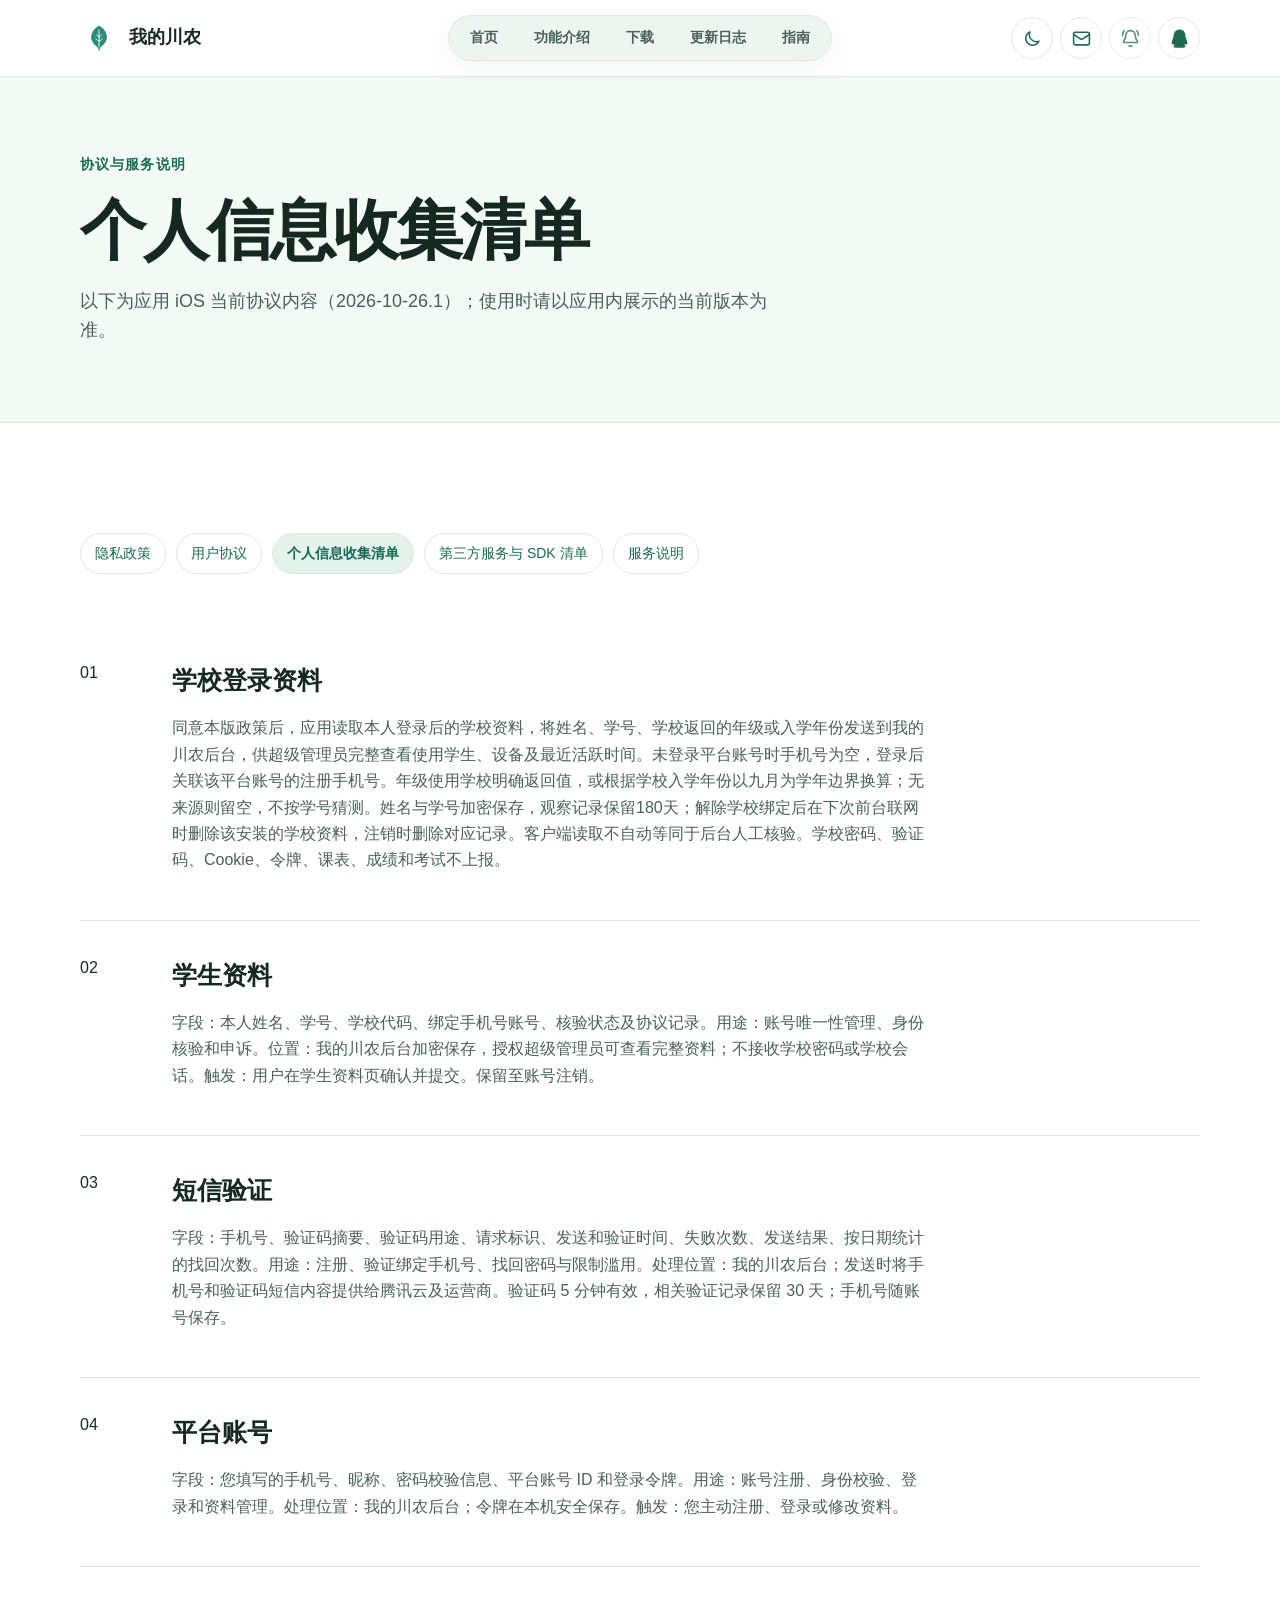
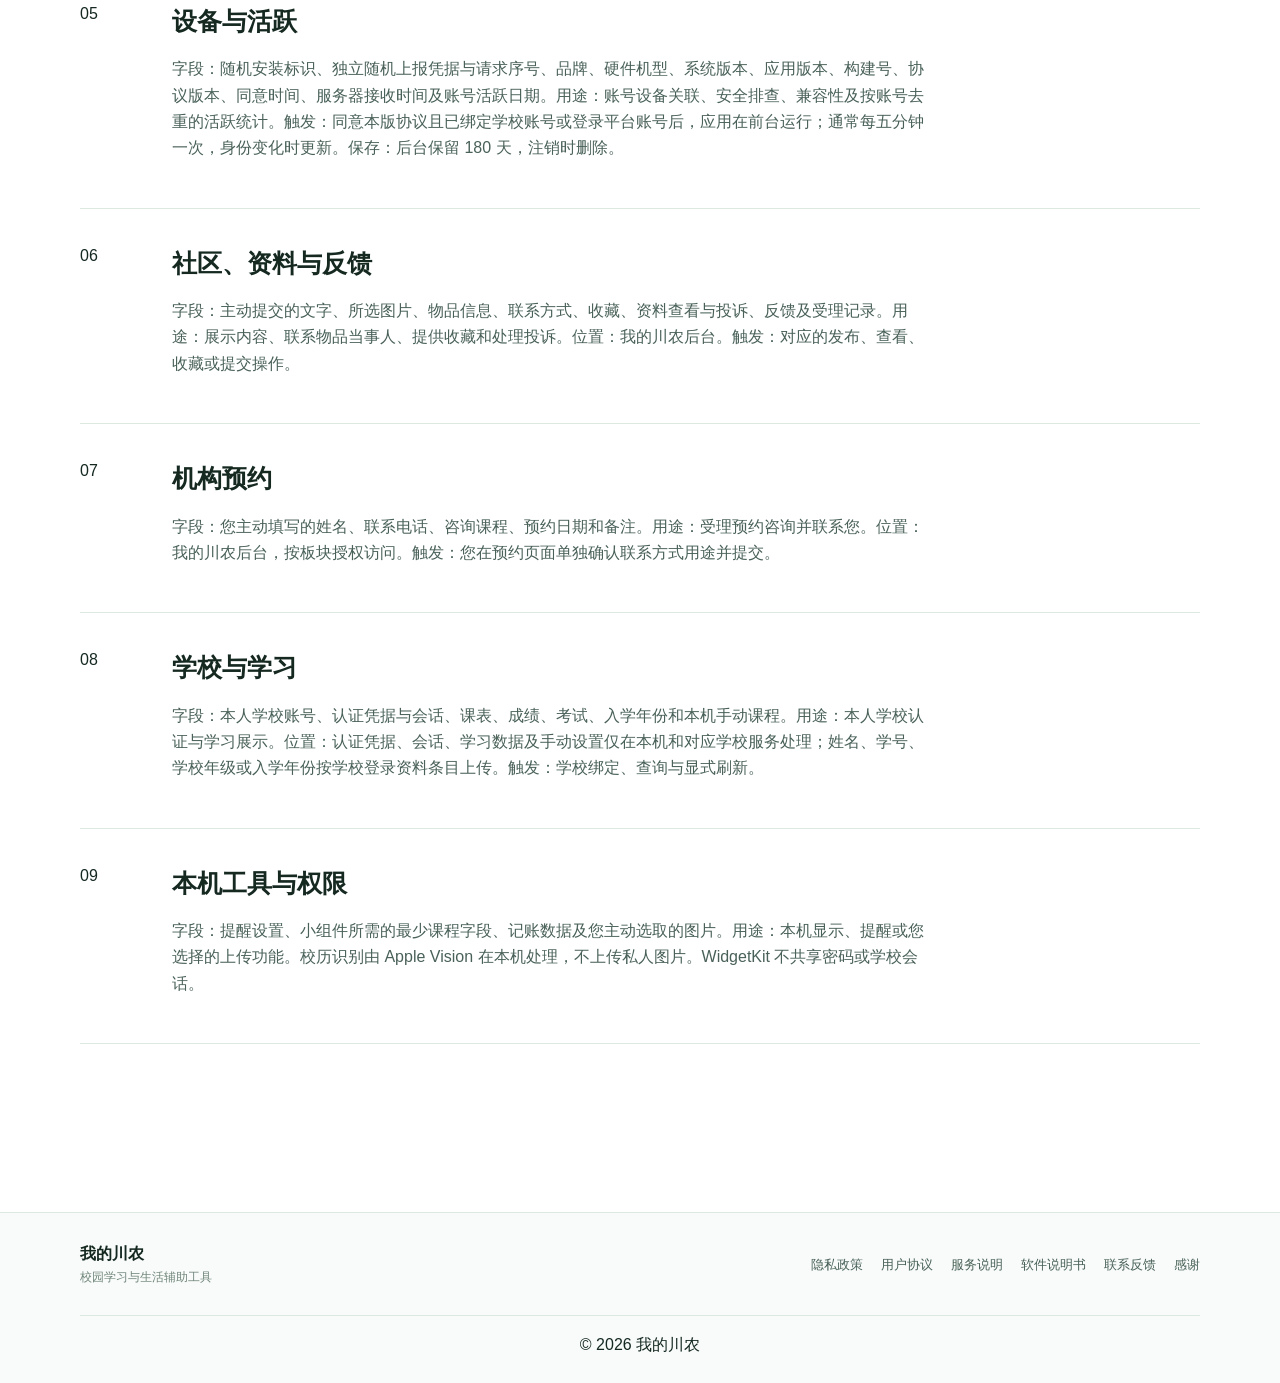
==== collection.html @ ccd9a18c "Build MyChuannong official website" ====
<!doctype html>
<html lang="zh-CN">
<head><meta charset="UTF-8"><meta name="viewport" content="width=device-width, initial-scale=1"><meta name="theme-color" content="#ffffff"><meta name="description" content="我的川农个人信息收集清单与相关服务说明。"><meta property="og:title" content="个人信息收集清单｜我的川农"><meta property="og:description" content="我的川农个人信息收集清单与相关服务说明。"><meta property="og:type" content="website"><title>个人信息收集清单｜我的川农</title><link rel="icon" href="assets/images/app-icon.png"><link rel="stylesheet" href="assets/styles/site.css"><script defer src="assets/scripts/site.js"></script></head>

<body data-page="collection"><a class="skip-link" href="#main-content">跳到主要内容</a>
<header class="site-header">
<div class="container header-inner"><a class="brand" href="index.html" aria-label="我的川农首页"><img src="assets/images/app-icon.png" width="38" height="38" alt=""><span>我的川农</span></a><button class="menu-button" type="button" aria-label="打开导航菜单" aria-expanded="false" aria-controls="site-nav" data-menu-button><span></span><span></span><span></span></button>
<nav class="site-nav" id="site-nav" aria-label="主要导航" data-site-nav data-open="false">
<div class="mobile-nav-head"><strong>导航</strong><button class="mobile-nav-close" type="button" aria-label="关闭导航菜单" data-menu-close>×</button></div>
<a href="index.html">首页</a><a href="features.html">功能介绍</a><a href="download.html">下载</a><a href="updates.html">更新日志</a><a href="guides.html">指南</a>
<div class="mobile-nav-actions">
<div class="header-actions" aria-label="快捷入口"><button class="header-action" type="button" data-theme-toggle aria-label="切换到深色模式" title="切换到深色模式"><img src="assets/icons/moon.svg" alt="" data-theme-icon><span class="header-action-label">切换明暗</span></button><a class="header-action" href="contact.html" aria-label="联系反馈" title="联系反馈"><img src="assets/icons/mail.svg" alt=""><span class="header-action-label">联系反馈</span></a><button class="header-action announcement-shortcut" type="button" data-announcement-shortcut aria-label="暂无最新公告" title="暂无最新公告" disabled><img src="assets/icons/bell-ring.svg" alt=""><span class="header-action-label">网站公告</span><span class="announcement-dot" hidden></span></button><button class="header-action" type="button" data-qq-trigger aria-label="QQ 聊天群" title="QQ 聊天群"><img src="assets/icons/qq.svg" alt=""><span class="header-action-label">QQ 聊天群</span></button></div>
</div>
</nav>

<div class="header-actions" aria-label="快捷入口"><button class="header-action" type="button" data-theme-toggle aria-label="切换到深色模式" title="切换到深色模式"><img src="assets/icons/moon.svg" alt="" data-theme-icon><span class="header-action-label">切换明暗</span></button><a class="header-action" href="contact.html" aria-label="联系反馈" title="联系反馈"><img src="assets/icons/mail.svg" alt=""><span class="header-action-label">联系反馈</span></a><button class="header-action announcement-shortcut" type="button" data-announcement-shortcut aria-label="暂无最新公告" title="暂无最新公告" disabled><img src="assets/icons/bell-ring.svg" alt=""><span class="header-action-label">网站公告</span><span class="announcement-dot" hidden></span></button><button class="header-action" type="button" data-qq-trigger aria-label="QQ 聊天群" title="QQ 聊天群"><img src="assets/icons/qq.svg" alt=""><span class="header-action-label">QQ 聊天群</span></button></div>
</div>
<button class="nav-overlay" type="button" aria-label="关闭导航菜单" data-menu-overlay hidden></button></header>

<div class="container announcement-region" data-announcement-region hidden><button class="announcement-bar" type="button" data-announcement-trigger aria-controls="announcement-dialog" aria-haspopup="dialog"><svg class="announcement-icon" viewBox="0 0 24 24" aria-hidden="true"><path d="M4 10v4h3l4 3V7l-4 3H4Zm11.5-2.5a5 5 0 0 1 0 9M17.5 5a8.5 8.5 0 0 1 0 14" fill="none" stroke="currentColor" stroke-linecap="round" stroke-linejoin="round" stroke-width="1.8"/></svg><span class="announcement-label">最新公告</span><span class="announcement-separator">·</span><span class="announcement-summary" data-announcement-summary></span><span class="announcement-action">查看详情 ›</span></button></div>

<dialog class="announcement-dialog" id="announcement-dialog" aria-labelledby="announcement-title" aria-describedby="announcement-content">
<div class="announcement-dialog-shell">
<header class="announcement-dialog-header">
<div class="announcement-dialog-heading">
<p class="section-kicker">网站公告</p>

<h2 id="announcement-title"></h2>
<time class="announcement-dialog-date" data-announcement-date></time></div>
<button class="announcement-close" type="button" data-announcement-close aria-label="关闭公告">×</button></header>

<div class="announcement-dialog-body" id="announcement-content" tabindex="0"></div>

<footer class="announcement-dialog-footer"><button class="button button-primary" type="button" data-announcement-confirm>确认已读</button></footer>
</div>
</dialog>

<dialog class="qq-dialog" id="qq-dialog" aria-labelledby="qq-title">
<div class="qq-dialog-shell">
<header class="qq-dialog-header">
<div class="qq-dialog-heading"><span class="qq-dialog-brand"><img src="assets/icons/qq.svg" alt="" width="22" height="22"></span>
<div>
<h2 id="qq-title">QQ 聊天群</h2>

<p class="qq-dialog-intro">与川农同学一起交流。</p>
</div>
</div>
<button class="announcement-close" type="button" data-qq-close aria-label="关闭">×</button></header>

<div class="qq-dialog-body">
<p class="qq-empty" data-qq-empty>QQ群筹备中</p>
<a class="button button-primary" data-qq-link hidden target="_blank" rel="noopener noreferrer">加入 QQ 聊天群</a></div>
</div>
</dialog>

<main id="main-content">
<section class="page-hero">
<div class="container page-hero-inner">
<p class="eyebrow">协议与服务说明</p>

<h1>个人信息收集清单</h1>

<p>以下为应用 iOS 当前协议内容（2026-10-26.1）；使用时请以应用内展示的当前版本为准。</p>
</div>
</section>

<section class="section">
<div class="container">
<nav class="legal-nav" aria-label="协议与服务说明"><a href="privacy.html" data-legal-page="privacy">隐私政策</a><a href="terms.html" data-legal-page="terms">用户协议</a><a href="collection.html" data-legal-page="collection">个人信息收集清单</a><a href="third-parties.html" data-legal-page="third-parties">第三方服务与 SDK 清单</a><a href="services.html" data-legal-page="services">服务说明</a></nav>

<div class="document-page">
<section><span class="document-number">01</span>
<div>
<h2>学校登录资料</h2>

<p>同意本版政策后，应用读取本人登录后的学校资料，将姓名、学号、学校返回的年级或入学年份发送到我的川农后台，供超级管理员完整查看使用学生、设备及最近活跃时间。未登录平台账号时手机号为空，登录后关联该平台账号的注册手机号。年级使用学校明确返回值，或根据学校入学年份以九月为学年边界换算；无来源则留空，不按学号猜测。姓名与学号加密保存，观察记录保留180天；解除学校绑定后在下次前台联网时删除该安装的学校资料，注销时删除对应记录。客户端读取不自动等同于后台人工核验。学校密码、验证码、Cookie、令牌、课表、成绩和考试不上报。</p>
</div>
</section>

<section><span class="document-number">02</span>
<div>
<h2>学生资料</h2>

<p>字段：本人姓名、学号、学校代码、绑定手机号账号、核验状态及协议记录。用途：账号唯一性管理、身份核验和申诉。位置：我的川农后台加密保存，授权超级管理员可查看完整资料；不接收学校密码或学校会话。触发：用户在学生资料页确认并提交。保留至账号注销。</p>
</div>
</section>

<section><span class="document-number">03</span>
<div>
<h2>短信验证</h2>

<p>字段：手机号、验证码摘要、验证码用途、请求标识、发送和验证时间、失败次数、发送结果、按日期统计的找回次数。用途：注册、验证绑定手机号、找回密码与限制滥用。处理位置：我的川农后台；发送时将手机号和验证码短信内容提供给腾讯云及运营商。验证码 5 分钟有效，相关验证记录保留 30 天；手机号随账号保存。</p>
</div>
</section>

<section><span class="document-number">04</span>
<div>
<h2>平台账号</h2>

<p>字段：您填写的手机号、昵称、密码校验信息、平台账号 ID 和登录令牌。用途：账号注册、身份校验、登录和资料管理。处理位置：我的川农后台；令牌在本机安全保存。触发：您主动注册、登录或修改资料。</p>
</div>
</section>

<section><span class="document-number">05</span>
<div>
<h2>设备与活跃</h2>

<p>字段：随机安装标识、独立随机上报凭据与请求序号、品牌、硬件机型、系统版本、应用版本、构建号、协议版本、同意时间、服务器接收时间及账号活跃日期。用途：账号设备关联、安全排查、兼容性及按账号去重的活跃统计。触发：同意本版协议且已绑定学校账号或登录平台账号后，应用在前台运行；通常每五分钟一次，身份变化时更新。保存：后台保留 180 天，注销时删除。</p>
</div>
</section>

<section><span class="document-number">06</span>
<div>
<h2>社区、资料与反馈</h2>

<p>字段：主动提交的文字、所选图片、物品信息、联系方式、收藏、资料查看与投诉、反馈及受理记录。用途：展示内容、联系物品当事人、提供收藏和处理投诉。位置：我的川农后台。触发：对应的发布、查看、收藏或提交操作。</p>
</div>
</section>

<section><span class="document-number">07</span>
<div>
<h2>机构预约</h2>

<p>字段：您主动填写的姓名、联系电话、咨询课程、预约日期和备注。用途：受理预约咨询并联系您。位置：我的川农后台，按板块授权访问。触发：您在预约页面单独确认联系方式用途并提交。</p>
</div>
</section>

<section><span class="document-number">08</span>
<div>
<h2>学校与学习</h2>

<p>字段：本人学校账号、认证凭据与会话、课表、成绩、考试、入学年份和本机手动课程。用途：本人学校认证与学习展示。位置：认证凭据、会话、学习数据及手动设置仅在本机和对应学校服务处理；姓名、学号、学校年级或入学年份按学校登录资料条目上传。触发：学校绑定、查询与显式刷新。</p>
</div>
</section>

<section><span class="document-number">09</span>
<div>
<h2>本机工具与权限</h2>

<p>字段：提醒设置、小组件所需的最少课程字段、记账数据及您主动选取的图片。用途：本机显示、提醒或您选择的上传功能。校历识别由 Apple Vision 在本机处理，不上传私人图片。WidgetKit 不共享密码或学校会话。</p>
</div>
</section>
</div>
</div>
</section>
</main>

<footer class="site-footer">
<div class="container footer-inner">
<div class="footer-brand"><strong>我的川农</strong><span>校园学习与生活辅助工具</span></div>

<nav class="footer-links" aria-label="页脚导航"><a href="privacy.html">隐私政策</a><a href="terms.html">用户协议</a><a href="services.html">服务说明</a><a href="manual.html">软件说明书</a><a href="contact.html">联系反馈</a><a href="thanks.html">感谢</a></nav>
</div>

<div class="container footer-filing"><span>© 2026 我的川农</span><a data-filing-link hidden target="_blank" rel="noopener noreferrer"></a></div>
</footer>
</body>
</html>
---- assets/styles/site.css ----
:root {
  color-scheme: light;
  --blue-700: #176a53;
  --blue-600: #27866c;
  --blue-100: #e3f3ec;
  --blue-050: #f3f9f5;
  --ink-900: #152921;
  --ink-700: #496158;
  --ink-500: #71867c;
  --line: #dbe9e0;
  --white: #ffffff;
  --shadow: 0 24px 70px rgba(28, 91, 66, 0.13);
  --radius-lg: 28px;
  --radius-md: 18px;
  --content: 1120px;
}

*,
*::before,
*::after { box-sizing: border-box; }

html { scroll-behavior: smooth; }

body {
  margin: 0;
  min-width: 320px;
  overflow-x: hidden;
  color: var(--ink-900);
  background: var(--white);
  font-family: -apple-system, BlinkMacSystemFont, "Segoe UI", "PingFang SC", "Hiragino Sans GB", "Microsoft YaHei", sans-serif;
  line-height: 1.65;
  -webkit-font-smoothing: antialiased;
}

img { display: block; max-width: 100%; height: auto; }
a { color: inherit; }
button, a { -webkit-tap-highlight-color: transparent; }

.skip-link {
  position: fixed;
  z-index: 100;
  top: 12px;
  left: 12px;
  padding: 10px 14px;
  border-radius: 10px;
  background: var(--ink-900);
  color: var(--white);
  transform: translateY(-160%);
}

.skip-link:focus { transform: translateY(0); }
.container { width: min(calc(100% - 40px), var(--content)); margin-inline: auto; }

.site-header {
  position: sticky;
  z-index: 20;
  top: 0;
  border-bottom: 1px solid rgba(219, 229, 239, 0.86);
  background: rgba(255, 255, 255, 0.96);
}

.header-inner {
  min-height: 72px;
  display: flex;
  align-items: center;
  justify-content: space-between;
  gap: 24px;
}

.brand {
  display: inline-flex;
  align-items: center;
  gap: 11px;
  color: var(--ink-900);
  font-size: 18px;
  font-weight: 750;
  text-decoration: none;
}

.brand img { width: 38px; height: 38px; border-radius: 11px; }
.site-nav { display: flex; align-items: center; gap: 4px; }

.site-nav a {
  min-height: 44px;
  display: inline-flex;
  align-items: center;
  padding: 0 14px;
  border-radius: 12px;
  color: var(--ink-700);
  font-size: 14px;
  font-weight: 650;
  text-decoration: none;
}

.site-nav a:hover,
.site-nav a[aria-current="page"] { color: var(--blue-700); background: var(--blue-050); }

.menu-button {
  min-inline-size: 48px;
  min-block-size: 48px;
  display: none;
  align-items: center;
  justify-content: center;
  flex-direction: column;
  gap: 5px;
  padding: 13px;
  border: 1px solid var(--line);
  border-radius: 14px;
  background: var(--white);
  cursor: pointer;
  touch-action: manipulation;
}

.menu-button span { width: 19px; height: 2px; border-radius: 2px; background: var(--ink-900); }

.announcement-region { padding-block: 14px 0; }
.announcement-bar {
  width: 100%;
  min-height: 48px;
  display: flex;
  align-items: center;
  gap: 9px;
  padding: 10px 14px;
  border: 1px solid #cfe4d7;
  border-radius: 14px;
  color: var(--ink-700);
  background: var(--white);
  box-shadow: 0 8px 22px rgba(28, 91, 66, 0.05);
  font: inherit;
  font-size: 13px;
  text-align: left;
  cursor: pointer;
  touch-action: manipulation;
}
.announcement-bar:hover { border-color: #a9d2b9; background: var(--blue-050); }
.announcement-bar:focus-visible { outline-offset: 2px; }
.announcement-icon { width: 20px; height: 20px; flex: 0 0 20px; color: var(--blue-700); }
.announcement-label { flex: 0 0 auto; color: var(--ink-900); font-weight: 760; }
.announcement-separator { flex: 0 0 auto; color: var(--ink-500); }
.announcement-summary { min-width: 0; flex: 1 1 auto; overflow: hidden; color: var(--ink-700); white-space: nowrap; text-overflow: ellipsis; }
.announcement-action { flex: 0 0 auto; color: var(--blue-700); font-weight: 720; white-space: nowrap; }
.announcement-action span { display: inline-block; margin-left: 2px; font-size: 18px; line-height: 0; vertical-align: -1px; }

.announcement-dialog {
  /* Plain viewport fallbacks keep older Android WebView engines from
     collapsing the native dialog when CSS min()/dynamic viewport units are
     unsupported. Modern browsers use the declarations that follow. */
  width: calc(100vw - 32px);
  max-width: 640px;
  max-height: 80vh;
  padding: 0;
  border: 1px solid #cfe4d7;
  border-radius: 22px;
  color: var(--ink-900);
  background: var(--white);
  box-shadow: 0 28px 80px rgba(16, 40, 31, 0.24);
}
.announcement-dialog::backdrop { background: rgba(16, 40, 31, 0.42); }
.announcement-dialog-shell { display: flex; width: 100%; max-height: 80vh; flex-direction: column; }
@supports (width: min(1px, 2px)) {
  .announcement-dialog { width: min(640px, calc(100vw - 32px)); max-height: 80dvh; }
  .announcement-dialog-shell { max-height: min(80vh, 80dvh); }
}
.announcement-dialog-header { display: flex; align-items: flex-start; justify-content: space-between; gap: 18px; padding: 26px 28px 18px; border-bottom: 1px solid var(--line); }
.announcement-dialog-heading { min-width: 0; }
.announcement-dialog-heading .section-kicker { margin-bottom: 8px; }
.announcement-dialog-heading h2 { margin: 0; overflow-wrap: anywhere; font-size: clamp(22px, 4vw, 30px); line-height: 1.3; }
.announcement-dialog-date { display: block; margin-top: 8px; color: var(--ink-500); font-size: 12px; }
.announcement-close { width: 42px; height: 42px; flex: 0 0 42px; display: inline-grid; place-items: center; margin: -6px -8px 0 0; border: 0; border-radius: 12px; color: var(--ink-500); background: transparent; font: inherit; font-size: 30px; line-height: 1; cursor: pointer; }
.announcement-close:hover { color: var(--ink-900); background: var(--blue-050); }
.announcement-dialog-body { min-height: 0; max-height: min(52vh, 520px); overflow-y: auto; padding: 24px 28px; color: var(--ink-700); font-size: 15px; line-height: 1.85; white-space: pre-wrap; overflow-wrap: anywhere; overscroll-behavior: contain; }
.announcement-dialog-footer { display: flex; justify-content: flex-end; padding: 16px 28px 24px; border-top: 1px solid var(--line); }
.announcement-dialog-footer .button { min-width: 128px; }

.hero { overflow: hidden; background: var(--blue-050); border-bottom: 1px solid var(--line); }

.hero-inner {
  min-height: 680px;
  display: grid;
  grid-template-columns: minmax(0, 1.1fr) minmax(320px, 0.9fr);
  align-items: center;
  gap: 72px;
  padding-block: 72px;
}

.eyebrow {
  margin: 0 0 18px;
  color: var(--blue-700);
  font-size: 14px;
  font-weight: 750;
  letter-spacing: 0.08em;
}

.hero h1 {
  margin: 0;
  font-size: clamp(48px, 7vw, 78px);
  line-height: 1.04;
  letter-spacing: -0.045em;
}

.version-line {
  display: flex;
  align-items: center;
  gap: 12px;
  margin: 22px 0 0;
  color: var(--ink-700);
  font-size: 17px;
  font-weight: 700;
}

.status-badge {
  display: inline-flex;
  align-items: center;
  min-height: 28px;
  padding: 3px 10px;
  border-radius: 999px;
  color: var(--blue-700);
  background: var(--blue-100);
  font-size: 12px;
}

.hero-lead {
  max-width: 580px;
  margin: 24px 0 0;
  color: var(--ink-700);
  font-size: clamp(20px, 2.4vw, 25px);
  line-height: 1.5;
}

.hero-note { max-width: 610px; margin: 18px 0 0; color: var(--ink-500); font-size: 14px; }
.hero-actions { display: flex; flex-wrap: wrap; gap: 12px; margin-top: 32px; }

.button {
  min-height: 52px;
  display: inline-flex;
  align-items: center;
  justify-content: center;
  gap: 9px;
  padding: 0 20px;
  border: 1px solid transparent;
  border-radius: 14px;
  font: inherit;
  font-size: 15px;
  font-weight: 750;
  text-decoration: none;
}

.button-primary { color: var(--white); background: var(--blue-600); box-shadow: 0 12px 28px rgba(39, 134, 108, 0.22); }
.button-primary:hover { background: var(--blue-700); }
.button-secondary { color: var(--blue-700); border-color: #bfdcc9; background: var(--white); }
.button-secondary:hover { border-color: var(--blue-600); background: var(--blue-050); }
.button-disabled { cursor: not-allowed; color: #7d8998; border-color: #d8e0e8; background: #edf1f5; }
.button small { display: block; font-size: 11px; font-weight: 600; }

.hero-meta {
  display: flex;
  align-items: center;
  flex-wrap: wrap;
  gap: 10px;
  margin: 28px 0 0;
  padding: 0;
  color: var(--ink-500);
  font-size: 13px;
  list-style: none;
}

.hero-meta li {
  min-height: 30px;
  display: inline-flex;
  align-items: center;
  padding: 4px 11px 4px 9px;
  border: 1px solid #d8eadd;
  border-radius: 999px;
  background: rgba(255, 255, 255, 0.7);
  line-height: 1.2;
}

.hero-meta li::before {
  content: "";
  width: 6px;
  height: 6px;
  flex: 0 0 6px;
  margin-right: 7px;
  border-radius: 50%;
  background: var(--blue-600);
}

.hero-visual { position: relative; display: flex; justify-content: center; }

.phone-frame {
  width: min(100%, 338px);
  padding: 10px;
  border: 1px solid #d0e2d4;
  border-radius: 42px;
  background: #11251c;
  box-shadow: var(--shadow);
  transform: rotate(2deg);
}

.phone-frame img { width: 100%; border-radius: 32px; }

.visual-card {
  position: absolute;
  right: 0;
  bottom: 48px;
  width: 186px;
  padding: 16px;
  border: 1px solid var(--line);
  border-radius: 16px;
  background: var(--white);
  box-shadow: 0 18px 40px rgba(28, 91, 66, 0.15);
}

.visual-card strong, .visual-card span { display: block; }
.visual-card strong { font-size: 14px; }
.visual-card span { margin-top: 4px; color: var(--ink-500); font-size: 12px; }

.section { padding-block: 84px; }
#features-preview { padding-bottom: 48px; }
.future-section { padding-top: 48px; }
.section-kicker { margin: 0 0 10px; color: var(--blue-700); font-size: 13px; font-weight: 750; letter-spacing: 0.08em; }
.section-question { margin-bottom: 14px; font-size: 20px; letter-spacing: 0.04em; }
.section-title { max-width: 720px; margin: 0; font-size: clamp(30px, 4vw, 44px); line-height: 1.2; letter-spacing: -0.025em; }
.product-definition { max-width: 900px; font-size: clamp(28px, 3.4vw, 40px); line-height: 1.35; }
.intro-grid { display: grid; grid-template-columns: repeat(3, 1fr); gap: 18px; margin-top: 38px; }
.intro-card { padding: 26px; border: 1px solid var(--line); border-radius: var(--radius-md); background: var(--white); text-decoration: none; transition: border-color 180ms ease, box-shadow 180ms ease, transform 180ms ease; }
.intro-card:hover { border-color: #b6d7c2; box-shadow: 0 16px 36px rgba(28, 91, 66, 0.08); transform: translateY(-2px); }
.intro-card span { color: var(--blue-700); font-size: 13px; font-weight: 750; }
.intro-card h3 { margin: 10px 0 8px; font-size: 20px; }
.intro-card p { margin: 0; color: var(--ink-700); font-size: 14px; }

.statement {
  margin-top: 44px;
  padding: 24px 26px;
  border-left: 4px solid var(--blue-600);
  border-radius: 0 var(--radius-md) var(--radius-md) 0;
  color: var(--ink-700);
  background: var(--blue-050);
}

.statement strong { color: var(--ink-900); }

.future-card {
  display: grid;
  grid-template-columns: 0.9fr 1.1fr;
  align-items: center;
  gap: 42px;
}

.future-card h2 { margin: 0; font-size: clamp(28px, 4vw, 40px); line-height: 1.25; }
.future-card > p { margin: 0; color: var(--ink-700); font-size: 17px; }

.page-hero {
  border-bottom: 1px solid var(--line);
  background: var(--blue-050);
}

.page-hero-inner { padding-block: 76px; }
.page-hero h1 { max-width: 860px; margin: 0; font-size: clamp(42px, 6vw, 66px); line-height: 1.1; letter-spacing: -0.04em; }
.page-hero p:not(.eyebrow) { max-width: 720px; margin: 20px 0 0; color: var(--ink-700); font-size: 18px; }
.compact-hero .page-hero-inner { padding-block: 62px; }
.document-date { display: inline-block; margin-top: 22px; color: var(--ink-500); font-size: 13px; }
.section-muted { border-block: 1px solid var(--line); background: #f8fbf9; }

.section-heading { display: flex; align-items: end; justify-content: space-between; gap: 24px; }
.anchor-target { scroll-margin-block: 34vh; }
.section-count { flex: 0 0 auto; color: var(--ink-500); font-size: 13px; }
.section-heading.compact { align-items: start; }
.section-heading.compact h2 { margin: 0; font-size: 28px; line-height: 1.25; }

.feature-grid { display: grid; grid-template-columns: repeat(3, 1fr); gap: 16px; margin-top: 34px; }
.feature-grid-two { grid-template-columns: repeat(2, 1fr); }

.feature-card {
  min-height: 218px;
  padding: 26px;
  border: 1px solid var(--line);
  border-radius: var(--radius-md);
  background: var(--white);
}

.feature-icon {
  width: 46px;
  height: 46px;
  display: inline-flex;
  align-items: center;
  justify-content: center;
  border: 1px solid #cfe4d7;
  border-radius: 14px;
  background: var(--blue-050);
}

.feature-icon img { width: 22px; height: 22px; }
.feature-card h3 { margin: 20px 0 7px; font-size: 19px; }
.feature-card p { margin: 0; color: var(--ink-700); font-size: 14px; }
.split-feature-sections { display: grid; grid-template-columns: repeat(2, 1fr); gap: 52px; }

.boundary-section { padding: 0 0 84px; }
.boundary-card {
  display: grid;
  grid-template-columns: 0.9fr 1.1fr;
  gap: 42px;
  padding: 38px;
  border: 1px solid #c9e2d0;
  border-radius: var(--radius-lg);
  background: var(--blue-050);
}

.boundary-card h2 { margin: 0; font-size: 27px; line-height: 1.35; }
.boundary-card > p { margin: 0; color: var(--ink-700); }

.download-layout { display: grid; grid-template-columns: minmax(0, 1.1fr) minmax(300px, 0.9fr); gap: 24px; align-items: stretch; }
.download-card,
.integrity-card { padding: 34px; border: 1px solid var(--line); border-radius: var(--radius-lg); background: var(--white); }
.download-card { box-shadow: 0 22px 54px rgba(28, 91, 66, 0.08); }
.download-product { display: flex; align-items: center; gap: 22px; }
.download-icon { width: 86px; height: 86px; border-radius: 24px; box-shadow: 0 12px 26px rgba(31, 100, 75, 0.15); }
.download-product h2 { margin: 2px 0 2px; font-size: 27px; }
.download-product p { margin: 0; color: var(--ink-500); font-size: 13px; }

.release-meta { display: grid; grid-template-columns: repeat(2, 1fr); margin: 30px 0; border-top: 1px solid var(--line); border-left: 1px solid var(--line); }
.release-meta div { padding: 16px; border-right: 1px solid var(--line); border-bottom: 1px solid var(--line); }
.release-meta dt { color: var(--ink-500); font-size: 12px; }
.release-meta dd { margin: 5px 0 0; font-weight: 720; }
.download-button { width: 100%; }
.download-state { margin: 12px 0 0; color: var(--ink-500); text-align: center; font-size: 12px; }
.integrity-card h2 { margin: 20px 0 12px; font-size: 27px; line-height: 1.3; }
.integrity-card > p:not(.section-kicker) { color: var(--ink-700); }

.hash-box { margin: 26px 0 20px; padding: 16px; border: 1px solid var(--line); border-radius: 14px; background: #f8fbf9; }
.hash-box span, .hash-box code { display: block; }
.hash-box span { color: var(--ink-500); font-size: 11px; font-weight: 700; letter-spacing: 0.06em; }
.hash-box code { max-width: 100%; margin-top: 8px; overflow-wrap: anywhere; color: var(--ink-900); font-size: 12px; }
.text-link { color: var(--blue-700); font-size: 14px; font-weight: 720; text-decoration: none; }
.platform-grid { display: grid; grid-template-columns: repeat(2, 1fr); gap: 18px; }

.platform-card {
  display: flex;
  align-items: center;
  gap: 20px;
  padding: 26px;
  border: 1px solid var(--line);
  border-radius: var(--radius-md);
  background: var(--white);
  text-decoration: none;
}

.platform-card img { width: 30px; height: 30px; }
.platform-card span, .platform-card p { color: var(--ink-500); font-size: 12px; }
.platform-card h2, .platform-card p { margin: 0; }
.platform-card h2 { font-size: 20px; }
.platform-card.is-closed { opacity: 0.68; }

.timeline { position: relative; max-width: 820px; }
.timeline::before { content: ""; position: absolute; top: 18px; bottom: 18px; left: 11px; width: 2px; background: var(--line); }
.timeline-item { position: relative; display: grid; grid-template-columns: 24px 1fr; gap: 24px; padding-bottom: 24px; }
.timeline-dot { z-index: 1; width: 24px; height: 24px; margin-top: 28px; border: 6px solid var(--white); border-radius: 50%; background: #9aabbc; box-shadow: 0 0 0 1px var(--line); }
.timeline-item.is-current .timeline-dot { background: var(--blue-600); }
.timeline-card { padding: 26px 28px; border: 1px solid var(--line); border-radius: var(--radius-md); background: var(--white); }
.timeline-item.is-current .timeline-card { border-color: #b6d7c2; box-shadow: 0 18px 44px rgba(28, 91, 66, 0.08); }
.timeline-heading { display: flex; align-items: center; justify-content: space-between; gap: 18px; }
.timeline-heading h2 { margin: 0; font-size: 26px; }
.timeline-status { display: flex; align-items: flex-end; flex-direction: column; gap: 4px; }
.timeline-status > span { padding: 4px 10px; border-radius: 999px; color: var(--blue-700); background: var(--blue-100); font-size: 12px; font-weight: 720; }
.timeline-release-date { color: var(--ink-500); font-size: 12px; font-weight: 500; line-height: 1.25; }
.timeline-card ul { margin: 18px 0 0; padding-left: 20px; color: var(--ink-700); }
.timeline-summary { margin: 18px 0 0; color: var(--ink-700); font-weight: 700; }
.timeline-card p { margin: 18px 0 0; color: var(--ink-500); }
.config-loading { color: var(--ink-500); }

.contact-grid { display: grid; grid-template-columns: repeat(2, 1fr); gap: 20px; }
.contact-card { padding: 34px; border: 1px solid var(--line); border-radius: var(--radius-lg); background: var(--white); }
.primary-contact { border-color: #b6d7c2; background: var(--blue-050); }
.contact-card h2 { margin: 20px 0 12px; font-size: 28px; line-height: 1.3; }
.contact-card > p:not(.section-kicker) { color: var(--ink-700); }
.contact-card .button { margin-top: 20px; }
.check-list { margin: 18px 0 0; padding: 0; color: var(--ink-700); list-style: none; }
.check-list li { position: relative; padding: 6px 0 6px 22px; }
.check-list li::before { content: ""; position: absolute; top: 15px; left: 2px; width: 7px; height: 7px; border-radius: 50%; background: var(--blue-600); }
.privacy-reminder { display: grid; grid-template-columns: 0.8fr 1.2fr; gap: 42px; align-items: center; }
.privacy-reminder h2 { margin: 0; font-size: 30px; }
.privacy-reminder > p { margin: 0; color: var(--ink-700); }

.gratitude-grid { display: grid; grid-template-columns: repeat(2, 1fr); gap: 20px; }
.gratitude-card { padding: 36px; border: 1px solid var(--line); border-radius: var(--radius-lg); background: var(--white); }
.gratitude-lead { border-color: #b6d7c2; background: var(--blue-050); }
.gratitude-card h2 { margin: 20px 0 12px; font-size: 28px; line-height: 1.35; }
.gratitude-card > p:not(.section-kicker) { color: var(--ink-700); }
.support-entry-card { display: flex; align-items: center; justify-content: space-between; gap: 48px; padding: 40px; border: 1px solid #c9e2d0; border-radius: var(--radius-lg); background: var(--blue-050); }
.support-entry-card h2 { margin: 0; font-size: 30px; line-height: 1.3; }
.support-entry-card p:not(.section-kicker) { margin: 12px 0 0; color: var(--ink-700); }
.support-entry-card .button { flex: 0 0 auto; }

.support-layout { max-width: 840px; }
.support-choices { display: grid; grid-template-columns: repeat(2, 1fr); gap: 16px; }
.support-choice { min-height: 108px; padding: 22px 24px; border: 1px solid var(--line); border-radius: var(--radius-md); color: var(--ink-900); background: var(--white); text-align: left; transition: border-color 180ms ease, background 180ms ease, box-shadow 180ms ease; }
.support-choice:hover,
.support-choice[aria-expanded="true"] { border-color: #9fcdb0; background: var(--blue-050); box-shadow: 0 14px 34px rgba(28, 91, 66, 0.08); }
.support-choice span,
.support-choice small { display: block; }
.support-choice span { font-size: 18px; font-weight: 760; }
.support-choice small { margin-top: 5px; color: var(--ink-500); font-size: 12px; }
.support-panels { margin-top: 20px; }
.support-panel,
.support-empty { min-height: 360px; padding: 34px; border: 1px solid var(--line); border-radius: var(--radius-lg); background: #f8fbf9; }
.support-panel[hidden] { display: none; }
.support-empty { display: flex; align-items: center; justify-content: center; flex-direction: column; text-align: center; }
.support-empty[hidden] { display: none; }
.support-empty h2 { margin: 18px 0 6px; font-size: 25px; }
.support-empty p { margin: 0; color: var(--ink-500); }
.qr-frame { width: min(100%, 292px); aspect-ratio: 1; display: grid; place-items: center; margin: 22px auto 0; overflow: hidden; border: 1px dashed #b9cce0; border-radius: 22px; background: var(--white); }
.qr-frame img { width: 100%; height: 100%; object-fit: contain; }
.qr-placeholder { display: flex; align-items: center; justify-content: center; flex-direction: column; padding: 24px; text-align: center; }
.qr-placeholder strong { font-size: 18px; }
.qr-placeholder span { margin-top: 6px; color: var(--ink-500); font-size: 13px; }
.qr-placeholder[hidden] { display: none; }
.support-note { margin: 18px 0 0; color: var(--ink-500); font-size: 13px; text-align: center; }

.document-page { padding-block: 26px 84px; }
.document-page section { display: grid; grid-template-columns: 64px minmax(0, 760px); gap: 28px; padding-block: 34px; border-bottom: 1px solid var(--line); }
.document-index { margin: 2px 0 0; color: var(--blue-600); font-size: 13px; font-weight: 760; }
.document-page h2 { margin: 0 0 14px; font-size: 25px; }
.document-page section div > p { margin: 0 0 12px; color: var(--ink-700); }
.inline-button { width: fit-content; margin-top: 8px; }

.manual-layout { display: grid; grid-template-columns: minmax(0, 1.25fr) minmax(290px, 0.75fr); gap: 24px; }
.manual-card { display: grid; grid-template-columns: 190px 1fr; overflow: hidden; border: 1px solid var(--line); border-radius: var(--radius-lg); background: var(--white); box-shadow: 0 22px 54px rgba(28, 91, 66, 0.08); }
.manual-cover { min-height: 390px; display: flex; align-items: center; justify-content: center; flex-direction: column; gap: 18px; background: var(--blue-050); }
.manual-cover img { width: 58px; height: 58px; }
.manual-cover span { color: var(--blue-700); font-size: 14px; font-weight: 780; letter-spacing: 0.14em; }
.manual-content { padding: 34px; }
.manual-content h2 { margin: 8px 0 22px; font-size: 27px; line-height: 1.35; }
.manual-meta { display: grid; grid-template-columns: repeat(3, 1fr); margin: 0; }
.manual-meta div { padding: 12px; border: 1px solid var(--line); border-right: 0; }
.manual-meta div:last-child { border-right: 1px solid var(--line); }
.manual-meta dt { color: var(--ink-500); font-size: 11px; }
.manual-meta dd { margin: 4px 0 0; font-weight: 720; }
.manual-actions { display: flex; flex-wrap: wrap; gap: 10px; margin-top: 26px; }
.manual-notes { padding: 32px; border: 1px solid var(--line); border-radius: var(--radius-lg); background: #f8fbf9; }
.manual-notes h2 { margin: 8px 0 18px; font-size: 26px; }
.manual-notes > p:last-child { margin-top: 24px; color: var(--ink-500); font-size: 13px; }

.site-footer { border-top: 1px solid var(--line); background: #f8fbf9; }
.footer-inner { display: flex; align-items: center; justify-content: space-between; gap: 24px; padding-block: 28px; }
.footer-brand strong, .footer-brand span { display: block; }
.footer-brand span { color: var(--ink-500); font-size: 12px; }
.footer-links { display: flex; flex-wrap: wrap; justify-content: flex-end; gap: 8px 18px; }
.footer-links a { color: var(--ink-700); font-size: 13px; text-decoration: none; }
.footer-links a:hover { color: var(--blue-700); }
.footer-filing { display: flex; align-items: center; justify-content: center; gap: 18px; padding: 16px 0 24px; border-top: 1px solid var(--line); }
.footer-filing[hidden] { display: none; }
.footer-filing a { display: inline-flex; align-items: center; gap: 6px; color: var(--ink-500); font-size: 12px; text-decoration: none; }

:focus-visible { outline: 3px solid rgba(39, 134, 108, 0.35); outline-offset: 3px; }

@media (max-width: 840px) {
  .site-header { overflow: visible; }
  .menu-button { display: flex; flex: 0 0 auto; }
  .site-nav {
    position: fixed;
    z-index: 100;
    top: 80px;
    right: 20px;
    left: 20px;
    display: none;
    width: auto;
    height: auto;
    min-height: 0;
    padding: 10px;
    border: 1px solid var(--line);
    border-radius: 18px;
    background: var(--white);
    box-shadow: var(--shadow);
    max-height: calc(100vh - 96px);
    max-height: calc(100dvh - 96px);
    overflow-y: auto;
    visibility: hidden;
    opacity: 0;
    pointer-events: none;
    overscroll-behavior: contain;
    -webkit-overflow-scrolling: touch;
    touch-action: pan-y;
  }
  .site-nav[data-open="true"] {
    display: flex;
    flex-direction: column;
    align-items: stretch;
    gap: 4px;
    visibility: visible;
    opacity: 1;
    pointer-events: auto;
  }
  .site-nav a {
    width: 100%;
    min-height: 48px;
    flex: 0 0 auto;
    align-items: center;
    justify-content: flex-start;
    padding: 0 16px;
    border: 0;
    border-radius: 12px;
    background: var(--white);
    line-height: 1.4;
    white-space: nowrap;
    touch-action: manipulation;
  }
  .site-nav a[aria-current="page"],
  .site-nav a:active { background: var(--blue-100); }
  .hero-inner { min-height: auto; grid-template-columns: 1fr; gap: 48px; padding-block: 56px 68px; }
  .hero-copy { text-align: center; }
  .hero-lead, .hero-note { margin-inline: auto; }
  .version-line, .hero-actions, .hero-meta { justify-content: center; }
  .hero-visual { width: min(100%, 440px); margin-inline: auto; }
  .intro-grid { grid-template-columns: 1fr; }
  .feature-grid { grid-template-columns: repeat(2, 1fr); }
  .split-feature-sections,
  .download-layout,
  .contact-grid,
  .manual-layout { grid-template-columns: 1fr; }
  .boundary-card,
  .privacy-reminder,
  .future-card { grid-template-columns: 1fr; gap: 20px; }
  .gratitude-grid { grid-template-columns: 1fr; }
  .support-entry-card { align-items: flex-start; flex-direction: column; gap: 24px; }
}

@media (max-width: 520px) {
  .container { width: min(calc(100% - 32px), var(--content)); }
  .header-inner { min-height: 64px; }
  .brand { font-size: 17px; }
  .brand img { width: 34px; height: 34px; border-radius: 10px; }
  .site-nav { top: 72px; right: 16px; left: 16px; }
  .announcement-region { padding-top: 10px; }
  .announcement-bar { gap: 7px; padding-inline: 12px; font-size: 12px; }
  .announcement-icon { width: 18px; height: 18px; flex-basis: 18px; }
  .announcement-action { font-size: 12px; }
  .announcement-dialog-header { padding: 22px 20px 15px; }
  .announcement-dialog-body { max-height: 52vh; padding: 20px; font-size: 14px; }
  .announcement-dialog-footer { padding: 14px 20px 20px; }
  .announcement-dialog-footer .button { width: 100%; }
  .hero-inner { gap: 42px; padding-block: 46px 56px; }
  .eyebrow { margin-bottom: 14px; font-size: 12px; }
  .hero h1 { font-size: clamp(46px, 16vw, 62px); }
  .hero-lead { font-size: 19px; }
  .hero-note { font-size: 13px; }
  .hero-actions { display: grid; grid-template-columns: 1fr; }
  .button { width: 100%; }
  .hero-meta { display: flex; align-items: center; justify-content: center; gap: 8px; }
  .hero-meta li { min-height: 30px; }
  .phone-frame { width: min(82vw, 310px); }
  .visual-card { right: -4px; bottom: 30px; width: 158px; padding: 13px; }
  .section { padding-block: 64px; }
  .section-title { font-size: 30px; }
  .section-question { font-size: 18px; }
  .product-definition { font-size: 27px; }
  .intro-card { padding: 22px; }
  .page-hero-inner { padding-block: 54px; }
  .page-hero h1 { font-size: 40px; }
  .page-hero p:not(.eyebrow) { font-size: 16px; }
  .section-heading { align-items: start; flex-direction: column; gap: 8px; }
  .feature-grid,
  .feature-grid-two,
  .platform-grid { grid-template-columns: 1fr; }
  .feature-card { min-height: 0; padding: 22px; }
  .split-feature-sections { gap: 46px; }
  .boundary-card,
  .download-card,
  .integrity-card,
  .contact-card,
  .gratitude-card,
  .support-entry-card { padding: 24px; }
  .support-entry-card .button { width: 100%; }
  .support-choices { grid-template-columns: 1fr; }
  .support-choice { min-height: 82px; }
  .support-panel,
  .support-empty { min-height: 320px; padding: 24px; }
  .download-product { align-items: flex-start; }
  .download-icon { width: 68px; height: 68px; border-radius: 20px; }
  .release-meta { grid-template-columns: 1fr; }
  .timeline-item { gap: 15px; }
  .timeline-card { padding: 22px; }
  .timeline-heading { align-items: flex-start; flex-direction: column; gap: 10px; }
  .timeline-status { align-items: flex-start; }
  .document-page section { grid-template-columns: 40px 1fr; gap: 12px; padding-block: 28px; }
  .manual-card { grid-template-columns: 1fr; }
  .manual-cover { min-height: 190px; }
  .manual-content { padding: 24px; }
  .manual-meta { grid-template-columns: 1fr; }
  .manual-meta div { border-right: 1px solid var(--line); border-bottom: 0; }
  .manual-meta div:last-child { border-bottom: 1px solid var(--line); }
  .manual-actions { display: grid; }
  .manual-actions .button { width: 100%; }
  .footer-inner { align-items: flex-start; flex-direction: column; }
  .footer-links { justify-content: flex-start; }
}

@media (prefers-reduced-motion: reduce) {
  html { scroll-behavior: auto; }
  .intro-card,
  .support-choice { transition: none; }
}

/* Shared site shell, adapted to 我的川农's green theme. */
:root {
  --surface: #ffffff;
  --surface-raised: #ffffff;
  --surface-muted: #f8fbf9;
  --surface-soft: #f3f9f5;
  --nav-pill: #edf3ef;
  --icon-filter: brightness(0) saturate(100%) invert(33%) sepia(43%) saturate(659%) hue-rotate(108deg) brightness(92%) contrast(89%);
}

html[data-theme="dark"] {
  color-scheme: dark;
  --surface: #0d1d16;
  --surface-raised: #162c21;
  --surface-muted: #10251a;
  --surface-soft: #183426;
  --nav-pill: #193126;
  --ink-900: #edf8f0;
  --ink-700: #c3d9ca;
  --ink-500: #95aa9b;
  --line: #2b4937;
  --blue-100: #1b4932;
  --blue-050: #142e20;
  --white: #ffffff;
  --shadow: 0 24px 70px rgba(0, 0, 0, 0.32);
  --icon-filter: brightness(0) saturate(100%) invert(89%) sepia(13%) saturate(421%) hue-rotate(83deg) brightness(101%) contrast(92%);
}

html[data-theme="dark"] body { color: var(--ink-900); background: var(--surface); }
html[data-theme="dark"] .site-header,
html[data-theme="dark"] .site-footer,
html[data-theme="dark"] .section-muted,
html[data-theme="dark"] .hash-box,
html[data-theme="dark"] .support-panel,
html[data-theme="dark"] .support-empty,
html[data-theme="dark"] .manual-notes { background: var(--surface-muted); }
html[data-theme="dark"] .site-header { border-color: var(--line); }
html[data-theme="dark"] .hero,
html[data-theme="dark"] .page-hero { background: var(--surface-soft); }
html[data-theme="dark"] .intro-card,
html[data-theme="dark"] .feature-card,
html[data-theme="dark"] .download-card,
html[data-theme="dark"] .integrity-card,
html[data-theme="dark"] .platform-card,
html[data-theme="dark"] .timeline-card,
html[data-theme="dark"] .contact-card,
html[data-theme="dark"] .gratitude-card,
html[data-theme="dark"] .support-choice,
html[data-theme="dark"] .manual-card,
html[data-theme="dark"] .announcement-dialog,
html[data-theme="dark"] .qq-dialog,
html[data-theme="dark"] .announcement-bar { background: var(--surface-raised); }
html[data-theme="dark"] .boundary-card,
html[data-theme="dark"] .primary-contact,
html[data-theme="dark"] .gratitude-lead,
html[data-theme="dark"] .support-entry-card,
html[data-theme="dark"] .statement { background: var(--surface-soft); border-color: var(--line); }
html[data-theme="dark"] .menu-button,
html[data-theme="dark"] .header-action,
html[data-theme="dark"] .footer-entry,
html[data-theme="dark"] .guide-search-wrap { background: var(--surface-raised); border-color: var(--line); }
html[data-theme="dark"] .guide-nav a:hover,
html[data-theme="dark"] .guide-nav a[aria-current="location"] { background: var(--blue-100); color: var(--ink-900); }
html[data-theme="dark"] .site-nav { background: var(--nav-pill); border-color: var(--line); }
html[data-theme="dark"] .site-nav a[aria-current="page"] { color: #0c2417; background: #d8f1df; }
html[data-theme="dark"] .site-nav a:hover { color: var(--ink-900); background: #254f36; }
html[data-theme="dark"] .header-action:hover,
html[data-theme="dark"] .header-action:focus-visible { background: var(--blue-100); }
html[data-theme="dark"] .status-badge { color: #ceefda; background: #1c4933; }
html[data-theme="dark"] .hero-meta li { color: var(--ink-700); border-color: var(--line); background: var(--surface-raised); }
html[data-theme="dark"] .button-secondary { color: #ceefda; border-color: #3d7153; background: #153324; }
html[data-theme="dark"] .button-disabled { color: #95aa9b; border-color: #345541; background: #1d3025; }
html[data-theme="dark"] .announcement-dialog::backdrop,
html[data-theme="dark"] .qq-dialog::backdrop { background: rgba(0, 0, 0, 0.65); }

.site-header { backdrop-filter: blur(16px); -webkit-backdrop-filter: blur(16px); }
.header-inner {
  display: grid;
  grid-template-columns: minmax(170px, 1fr) auto minmax(170px, 1fr);
  align-items: center;
  min-height: 76px;
  gap: 18px;
}
.brand { justify-self: start; }
.site-nav {
  justify-self: center;
  padding: 4px;
  gap: 2px;
  border: 1px solid #dfeae2;
  border-radius: 999px;
  background: var(--nav-pill);
  box-shadow: 0 8px 24px rgba(28, 91, 66, 0.06);
}
.site-nav a { min-height: 36px; padding-inline: 17px; border-radius: 999px; transition: color 160ms ease, background 160ms ease; }
.site-nav a[aria-current="page"] { color: var(--white); background: var(--ink-900); }
.site-nav a:hover { color: var(--ink-900); background: rgba(255, 255, 255, 0.72); }
.header-actions { display: flex; align-items: center; justify-content: flex-end; gap: 7px; }
.header-action {
  position: relative;
  width: 42px;
  height: 42px;
  display: inline-flex;
  align-items: center;
  justify-content: center;
  flex: 0 0 42px;
  padding: 0;
  border: 1px solid #dfeae2;
  border-radius: 50%;
  color: var(--ink-700);
  background: var(--surface);
  text-decoration: none;
  cursor: pointer;
  transition: color 160ms ease, background 160ms ease, border-color 160ms ease, transform 160ms ease;
  touch-action: manipulation;
}
.header-action img { width: 19px; height: 19px; object-fit: contain; filter: var(--icon-filter); }
.header-action:hover,
.header-action:focus-visible { color: var(--blue-700); border-color: #b6d7c2; background: var(--blue-050); transform: translateY(-1px); }
.header-action:disabled,
.header-action[aria-disabled="true"] { opacity: 0.76; cursor: default; transform: none; }
.header-action[hidden] { display: none !important; }
.header-action-label { position: absolute; width: 1px; height: 1px; overflow: hidden; clip: rect(0 0 0 0); white-space: nowrap; clip-path: inset(50%); }
.announcement-shortcut { overflow: visible; }
.announcement-dot { position: absolute; top: 5px; right: 5px; width: 7px; height: 7px; border: 2px solid var(--surface); border-radius: 50%; background: #ef5b68; }
.announcement-dot[hidden] { display: none; }
.menu-button { grid-column: 1; grid-row: 1; justify-self: start; width: 44px; height: 44px; min-inline-size: 44px; min-block-size: 44px; border-radius: 50%; }
.mobile-nav-head,
.mobile-nav-actions,
.nav-overlay { display: none; }
.footer-entry-grid { display: grid; grid-template-columns: repeat(3, 1fr); gap: 12px; padding-block: 22px 8px; }
.homepage-entry-grid { padding: 20px 0 0; }
.footer-entry {
  display: flex;
  align-items: center;
  gap: 13px;
  min-height: 76px;
  padding: 14px 16px;
  border: 1px solid var(--line);
  border-radius: 16px;
  color: var(--ink-900);
  background: var(--surface);
  text-decoration: none;
  transition: border-color 160ms ease, background 160ms ease, transform 160ms ease;
}
.footer-entry:hover { border-color: #a9d2b9; background: var(--blue-050); transform: translateY(-1px); }
.footer-entry-icon { width: 38px; height: 38px; display: grid; place-items: center; flex: 0 0 38px; border-radius: 12px; color: var(--blue-700); background: var(--blue-100); }
.footer-entry-icon img { width: 20px; height: 20px; filter: var(--icon-filter); }
.footer-entry-copy { min-width: 0; }
.footer-entry-copy strong,
.footer-entry-copy small { display: block; }
.footer-entry-copy strong { font-size: 14px; }
.footer-entry-copy small { margin-top: 2px; overflow: hidden; color: var(--ink-500); font-size: 11px; text-overflow: ellipsis; white-space: nowrap; }

.qq-dialog {
  width: calc(100vw - 32px);
  max-width: 880px;
  max-height: 88vh;
  padding: 0;
  border: 1px solid #cfe4d7;
  border-radius: 22px;
  color: var(--ink-900);
  background: var(--surface-raised);
  box-shadow: 0 28px 80px rgba(16, 40, 31, 0.24);
}
.qq-dialog::backdrop { background: rgba(16, 40, 31, 0.42); }
.qq-dialog-shell { display: flex; width: 100%; max-height: 88vh; flex-direction: column; }
.qq-dialog-header { display: flex; align-items: flex-start; justify-content: space-between; gap: 18px; padding: 28px 30px 22px; border-bottom: 1px solid var(--line); }
.qq-dialog-heading { display: flex; align-items: flex-start; gap: 16px; min-width: 0; }
.qq-dialog-brand { width: 48px; height: 48px; display: grid; place-items: center; flex: 0 0 48px; border: 1px solid var(--line); border-radius: 50%; background: var(--surface); box-shadow: 0 9px 28px rgba(29, 112, 77, 0.13); }
.qq-dialog-brand img { width: 24px; height: 24px; filter: var(--icon-filter); }
.qq-dialog-header h2 { margin: 0; font-size: clamp(23px, 4vw, 30px); line-height: 1.3; }
.qq-dialog-intro { max-width: 610px; margin: 8px 0 0; color: var(--ink-500); font-size: 14px; }
.qq-dialog-body { min-height: 0; max-height: 70vh; overflow-y: auto; padding: 28px 30px 30px; }
.qq-empty { margin: 16px 0; padding: 22px; border: 1px dashed var(--line); border-radius: 14px; color: var(--ink-500); text-align: center; background: var(--surface-muted); }
.qq-personal-panel { margin-bottom: 18px; }
.qq-personal-link,
.qq-group-link { width: 100%; }
.qq-group-layout { display: grid; grid-template-columns: minmax(0, 1.15fr) minmax(220px, 0.85fr); align-items: stretch; gap: 24px; }
.qq-group-details { min-width: 0; }
.qq-copy-row { display: grid; grid-template-columns: 1fr auto; align-items: center; gap: 12px; padding: 20px; border: 1px solid var(--line); border-radius: 16px; background: var(--surface); }
.qq-copy-row > span { grid-column: 1 / -1; color: var(--ink-500); font-size: 14px; font-weight: 700; }
.qq-copy-row strong { min-width: 0; overflow-wrap: anywhere; font-size: clamp(26px, 4vw, 34px); letter-spacing: 0.04em; }
.qq-copy-button { min-height: 44px; padding-inline: 18px; border-radius: 999px; font-size: 14px; }
.qq-group-helper { margin: 20px 0 0; color: var(--ink-700); font-size: 15px; line-height: 1.8; }
.qq-group-link { width: auto; margin-top: 18px; gap: 8px; border-radius: 999px; }
.qq-external-mark { font-size: 18px; line-height: 1; }
.qq-qr-frame { display: flex; min-width: 0; margin: 0; padding: 16px; border: 1px solid var(--line); border-radius: 16px; flex-direction: column; justify-content: center; text-align: center; background: var(--surface); }
.qq-qr-frame img { width: 100%; max-height: 410px; object-fit: contain; border-radius: 10px; background: #fff; }
.qq-qr-frame figcaption { margin-top: 10px; color: var(--ink-500); font-size: 12px; }

.guide-layout { display: grid; grid-template-columns: minmax(210px, 250px) minmax(0, 1fr); align-items: start; gap: 54px; }
.guide-sidebar { position: sticky; top: 104px; }
.guide-search-label { display: block; margin-bottom: 8px; color: var(--ink-900); font-size: 13px; font-weight: 760; }
.guide-search-wrap { display: flex; align-items: center; gap: 8px; min-height: 46px; padding-inline: 13px; border: 1px solid var(--line); border-radius: 13px; background: var(--surface); }
.guide-search-wrap img { flex: 0 0 18px; filter: var(--icon-filter); }
.guide-search-wrap input { width: 100%; min-width: 0; border: 0; outline: 0; color: var(--ink-900); background: transparent; font: inherit; font-size: 13px; }
.guide-search-wrap input::placeholder { color: var(--ink-500); }
.guide-nav { display: grid; gap: 4px; margin-top: 16px; }
.guide-nav a { display: flex; align-items: center; min-height: 42px; padding: 0 13px; border-radius: 11px; color: var(--ink-700); font-size: 13px; text-decoration: none; }
.guide-nav a:hover,
.guide-nav a[aria-current="location"] { color: var(--blue-700); background: var(--blue-050); }
.guide-content { min-width: 0; }
.guide-article { padding: 0 0 44px; margin-bottom: 44px; border-bottom: 1px solid var(--line); scroll-margin-top: 116px; }
.guide-article:last-child { margin-bottom: 0; }
.guide-article h2 { max-width: 720px; margin: 0; font-size: clamp(26px, 3.4vw, 36px); line-height: 1.3; }
.guide-article > p:not(.section-kicker) { max-width: 720px; margin: 18px 0 0; color: var(--ink-700); font-size: 15px; }
.guide-list { max-width: 720px; margin: 20px 0 0; padding-left: 22px; color: var(--ink-700); }
.guide-list li + li { margin-top: 8px; }
.guide-note { max-width: 720px; margin-top: 20px; padding: 16px 18px; border-left: 3px solid var(--blue-600); border-radius: 0 12px 12px 0; color: var(--ink-700); background: var(--blue-050); font-size: 13px; }
.guide-empty { margin: 0 0 22px; padding: 18px; border: 1px dashed var(--line); border-radius: 14px; color: var(--ink-500); background: var(--surface-muted); }
.guide-empty[hidden],
.guide-article[hidden],
.guide-nav a[hidden] { display: none; }
.commercial-layout { display: grid; grid-template-columns: minmax(240px, 0.8fr) minmax(0, 1.2fr); align-items: start; gap: 58px; }
.commercial-intro h2,
.commercial-materials h2,
.commercial-boundary h2 { margin: 0; font-size: clamp(28px, 4vw, 42px); line-height: 1.25; }
.commercial-intro > p:not(.section-kicker) { margin: 20px 0 0; color: var(--ink-700); font-size: 16px; }
.commercial-intro .button { margin-top: 28px; }
.commercial-card-grid { display: grid; grid-template-columns: repeat(2, 1fr); gap: 14px; }
.commercial-card { min-height: 170px; padding: 24px; border: 1px solid var(--line); border-radius: var(--radius-md); background: var(--surface); }
.commercial-card-index { color: var(--blue-600); font-size: 12px; font-weight: 780; letter-spacing: 0.08em; }
.commercial-card h3 { margin: 24px 0 8px; font-size: 19px; }
.commercial-card p { margin: 0; color: var(--ink-700); font-size: 13px; }
.commercial-materials { display: grid; grid-template-columns: 0.9fr 1.1fr; align-items: start; gap: 50px; }
.commercial-materials .check-list { margin: 0; }
.commercial-boundary { max-width: 820px; }
.commercial-boundary > p:not(.section-kicker) { margin: 18px 0 0; color: var(--ink-700); font-size: 16px; }

@media (max-width: 840px) {
  body.nav-is-open { overflow: hidden; }
  .header-inner { grid-template-columns: 44px minmax(0, 1fr) 44px; min-height: 68px; gap: 12px; }
  .brand { grid-column: 2; grid-row: 1; justify-self: center; }
  .menu-button { display: inline-flex; }
  .header-inner > .header-actions { grid-column: 3; grid-row: 1; justify-content: flex-end; }
  .header-inner > .header-actions .header-action:not([data-theme-toggle]) { display: none; }
  .header-inner > .header-actions .header-action[data-theme-toggle] { display: inline-flex; }
  .nav-overlay { position: fixed; z-index: 90; inset: 0; display: none; width: 100%; height: 100%; border: 0; background: rgba(10, 45, 27, 0.38); backdrop-filter: blur(3px); -webkit-backdrop-filter: blur(3px); }
  .nav-overlay:not([hidden]) { display: block; }
  .site-nav,
  .site-nav[data-open="false"] {
    position: fixed;
    z-index: 101;
    top: 0;
    right: auto;
    bottom: 0;
    left: 0;
    display: flex;
    width: min(80vw, 312px);
    height: 100dvh;
    min-height: 100vh;
    flex-direction: column;
    align-items: stretch;
    gap: 4px;
    padding: 18px 14px 24px;
    overflow-y: auto;
    border: 0;
    border-right: 1px solid var(--line);
    border-radius: 0 22px 22px 0;
    background: var(--surface-raised);
    box-shadow: 18px 0 50px rgba(11, 50, 33, 0.18);
    transform: translateX(-105%);
    visibility: hidden;
    opacity: 0;
    pointer-events: none;
    transition: transform 200ms ease, opacity 200ms ease, visibility 200ms ease;
  }
  .site-nav[data-open="true"] { display: flex; transform: translateX(0); visibility: visible; opacity: 1; pointer-events: auto; }
  .mobile-nav-head { display: flex; align-items: center; justify-content: space-between; min-height: 44px; margin-bottom: 12px; padding: 0 5px 12px; border-bottom: 1px solid var(--line); }
  .mobile-nav-head strong { font-size: 18px; }
  .mobile-nav-close { width: 40px; height: 40px; display: inline-grid; place-items: center; border: 0; border-radius: 12px; color: var(--ink-500); background: transparent; font: inherit; font-size: 28px; line-height: 1; cursor: pointer; }
  .mobile-nav-close:hover { color: var(--ink-900); background: var(--blue-050); }
  .site-nav a { width: 100%; min-height: 48px; justify-content: flex-start; padding-inline: 14px; border-radius: 12px; color: var(--ink-700); background: transparent; }
  .site-nav a[aria-current="page"] { color: var(--blue-700); background: var(--blue-100); }
  .site-nav a:hover { color: var(--ink-900); background: var(--blue-050); }
  .mobile-nav-actions { display: block; margin-top: auto; padding-top: 16px; border-top: 1px solid var(--line); }
  .mobile-nav-actions .header-actions { display: flex; align-items: stretch; flex-direction: column; gap: 6px; }
  .mobile-nav-actions .header-action { width: 100%; min-height: 48px; height: 48px; flex: 0 0 48px; justify-content: flex-start; gap: 12px; padding: 0 13px; border-radius: 12px; color: var(--ink-700); background: transparent; }
  .mobile-nav-actions .header-action img { width: 19px; height: 19px; flex: 0 0 19px; }
  .mobile-nav-actions .header-action-label { position: static; width: auto; height: auto; overflow: visible; clip: auto; clip-path: none; color: inherit; font-size: 14px; font-weight: 650; white-space: nowrap; }
  .mobile-nav-actions .header-action[data-theme-toggle] { display: none; }
  .mobile-nav-actions .announcement-dot { top: 16px; right: 14px; }
  .footer-entry-grid { grid-template-columns: 1fr; gap: 10px; padding-block: 18px 4px; }
  .homepage-entry-grid { padding-bottom: 0; }
  .guide-layout,
  .commercial-layout,
  .commercial-materials { grid-template-columns: 1fr; gap: 30px; }
  .guide-sidebar { position: static; }
  .guide-nav { display: flex; flex-wrap: wrap; gap: 6px; }
  .guide-nav a { min-height: 38px; padding-inline: 11px; border: 1px solid var(--line); }
  .commercial-intro .button { width: auto; }
}

@media (max-width: 520px) {
  .header-inner { min-height: 64px; }
  .header-action { width: 40px; height: 40px; flex-basis: 40px; }
  .nav-overlay:not([hidden]) { display: block; }
  .site-nav { width: min(80vw, 312px); padding-inline: 13px; }
  .announcement-dot { top: 4px; right: 4px; }
  .qq-dialog-header { padding: 22px 20px 15px; }
  .qq-dialog-body { max-height: 58vh; padding: 20px; }
  .qq-dialog-heading { gap: 12px; }
  .qq-dialog-brand { width: 42px; height: 42px; flex-basis: 42px; }
  .qq-dialog-brand img { width: 21px; height: 21px; }
  .qq-group-layout { grid-template-columns: 1fr; gap: 18px; }
  .qq-copy-row { grid-template-columns: 1fr auto; gap: 8px; }
  .qq-copy-row strong { font-size: 24px; }
  .qq-group-link { width: 100%; }
  .qq-qr-frame { width: min(100%, 300px); margin-inline: auto; }
  .commercial-card-grid { grid-template-columns: 1fr; }
  .commercial-intro .button { width: 100%; }
  .guide-article { padding-bottom: 34px; margin-bottom: 34px; }
}

@media (prefers-reduced-motion: reduce) {
  .site-nav,
  .header-action,
  .footer-entry { transition: none; }
}

/* 川农站点的补充样式 */
.feature-icon img, .platform-card img { filter: var(--icon-filter); }
[hidden] { display: none !important; }
button:focus-visible, a:focus-visible, input:focus-visible { outline: 3px solid #399b73; outline-offset: 3px; }
.visual-card { z-index: 1; }
.website-note { margin-top: 1.5rem; padding: 1.2rem 1.4rem; border: 1px solid var(--line); border-radius: 16px; color: var(--ink-700); background: var(--blue-050); }
.legal-nav { display: flex; flex-wrap: wrap; gap: 10px; margin: 26px 0; }
.legal-nav a { padding: 8px 14px; border: 1px solid var(--line); border-radius: 999px; color: var(--blue-700); text-decoration: none; font-size: 14px; }
.legal-nav a[aria-current=page] { background: var(--blue-100); font-weight: 700; }
.document-page section p { white-space: pre-wrap; overflow-wrap: anywhere; }
.guide-article[hidden] { display: none; }
html[data-theme=dark] .visual-card { background: var(--surface-raised); }
html[data-theme=dark] .section-kicker, html[data-theme=dark] .eyebrow, html[data-theme=dark] .text-link, html[data-theme=dark] .intro-card span, html[data-theme=dark] .legal-nav a { color: #a3dbb8; }
html[data-theme=dark] .button-primary { color: #fff; }
html[data-theme=dark] .feature-icon { background: var(--surface-soft); border-color: var(--line); }
html[data-theme=dark] .feature-icon img, html[data-theme=dark] .platform-card img { filter: var(--icon-filter); }
html[data-theme=dark] .site-nav a[aria-current=page]:hover { color: #0c2417; }
@media (max-width: 840px) { .visual-card { right: 0; } }
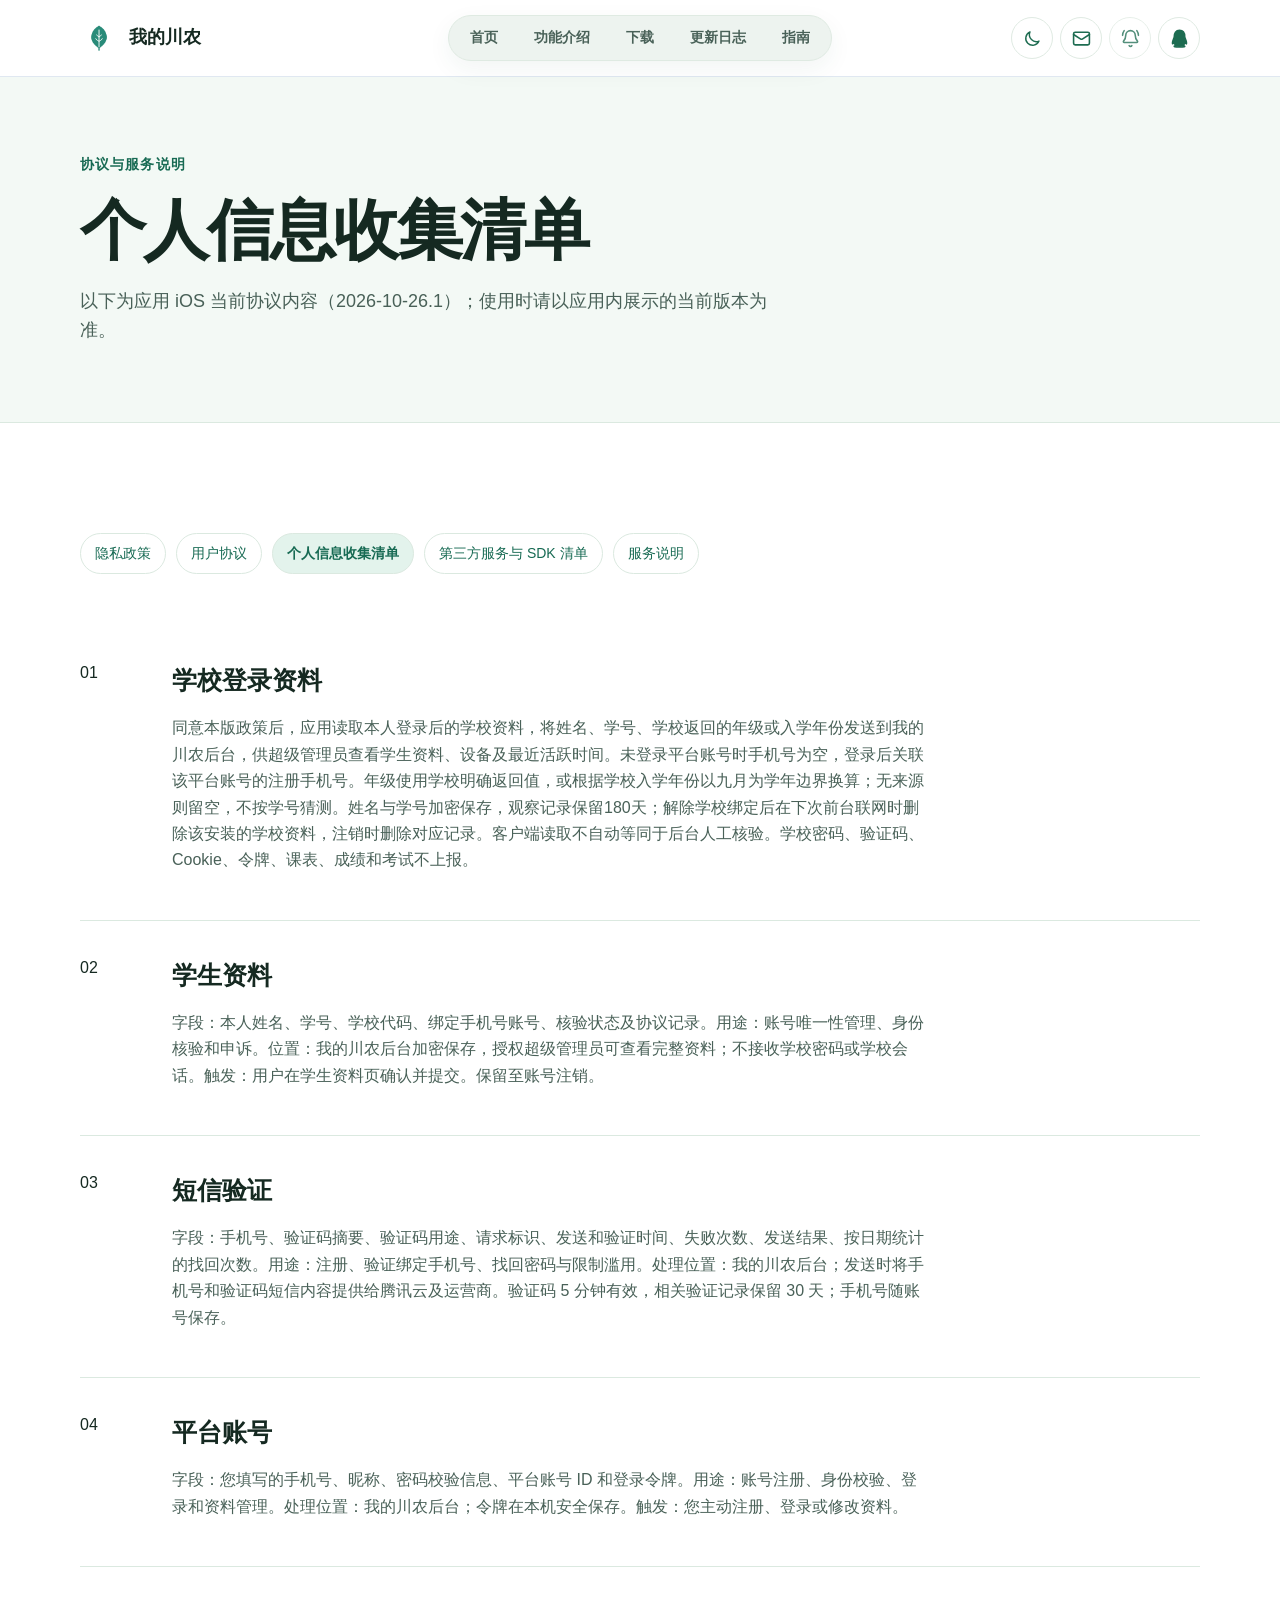
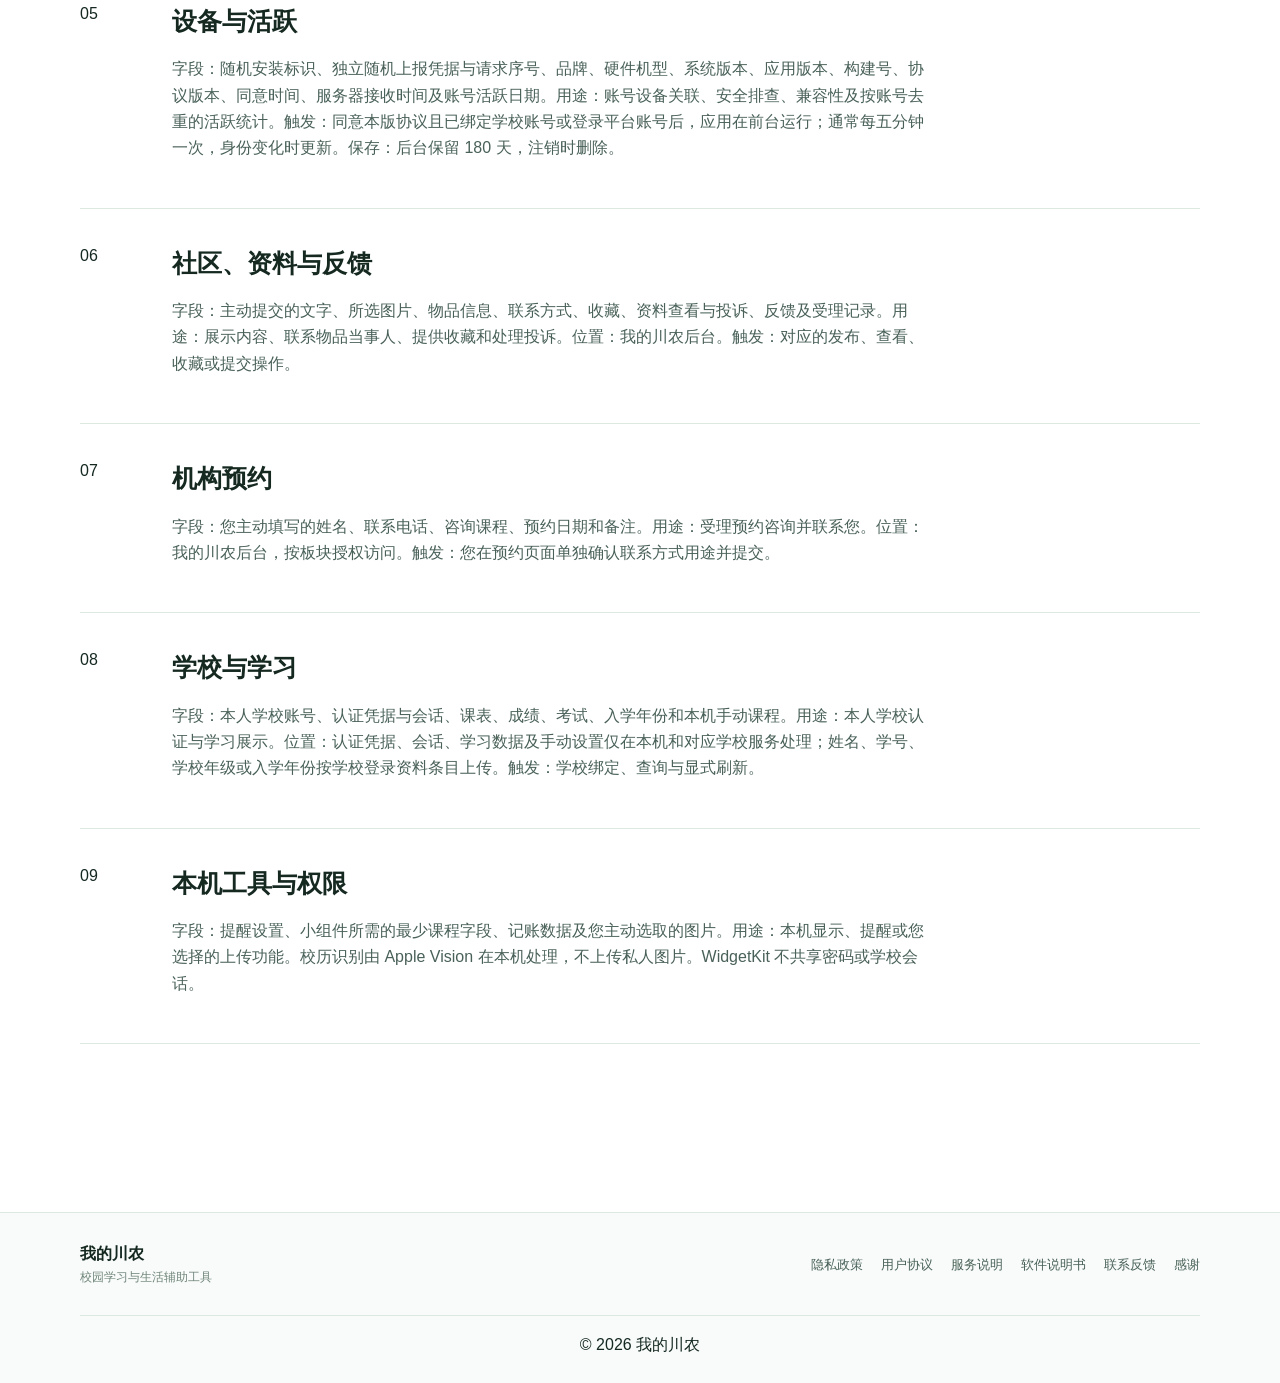
==== commit c35330a7: "Update MyChuannong website content" ====
--- a/collection.html
+++ b/collection.html
@@ -73,7 +73,7 @@
 <div>
 <h2>学校登录资料</h2>
 
-<p>同意本版政策后，应用读取本人登录后的学校资料，将姓名、学号、学校返回的年级或入学年份发送到我的川农后台，供超级管理员完整查看使用学生、设备及最近活跃时间。未登录平台账号时手机号为空，登录后关联该平台账号的注册手机号。年级使用学校明确返回值，或根据学校入学年份以九月为学年边界换算；无来源则留空，不按学号猜测。姓名与学号加密保存，观察记录保留180天；解除学校绑定后在下次前台联网时删除该安装的学校资料，注销时删除对应记录。客户端读取不自动等同于后台人工核验。学校密码、验证码、Cookie、令牌、课表、成绩和考试不上报。</p>
+<p>同意本版政策后，应用读取本人登录后的学校资料，将姓名、学号、学校返回的年级或入学年份发送到我的川农后台，供超级管理员查看学生资料、设备及最近活跃时间。未登录平台账号时手机号为空，登录后关联该平台账号的注册手机号。年级使用学校明确返回值，或根据学校入学年份以九月为学年边界换算；无来源则留空，不按学号猜测。姓名与学号加密保存，观察记录保留180天；解除学校绑定后在下次前台联网时删除该安装的学校资料，注销时删除对应记录。客户端读取不自动等同于后台人工核验。学校密码、验证码、Cookie、令牌、课表、成绩和考试不上报。</p>
 </div>
 </section>
 
